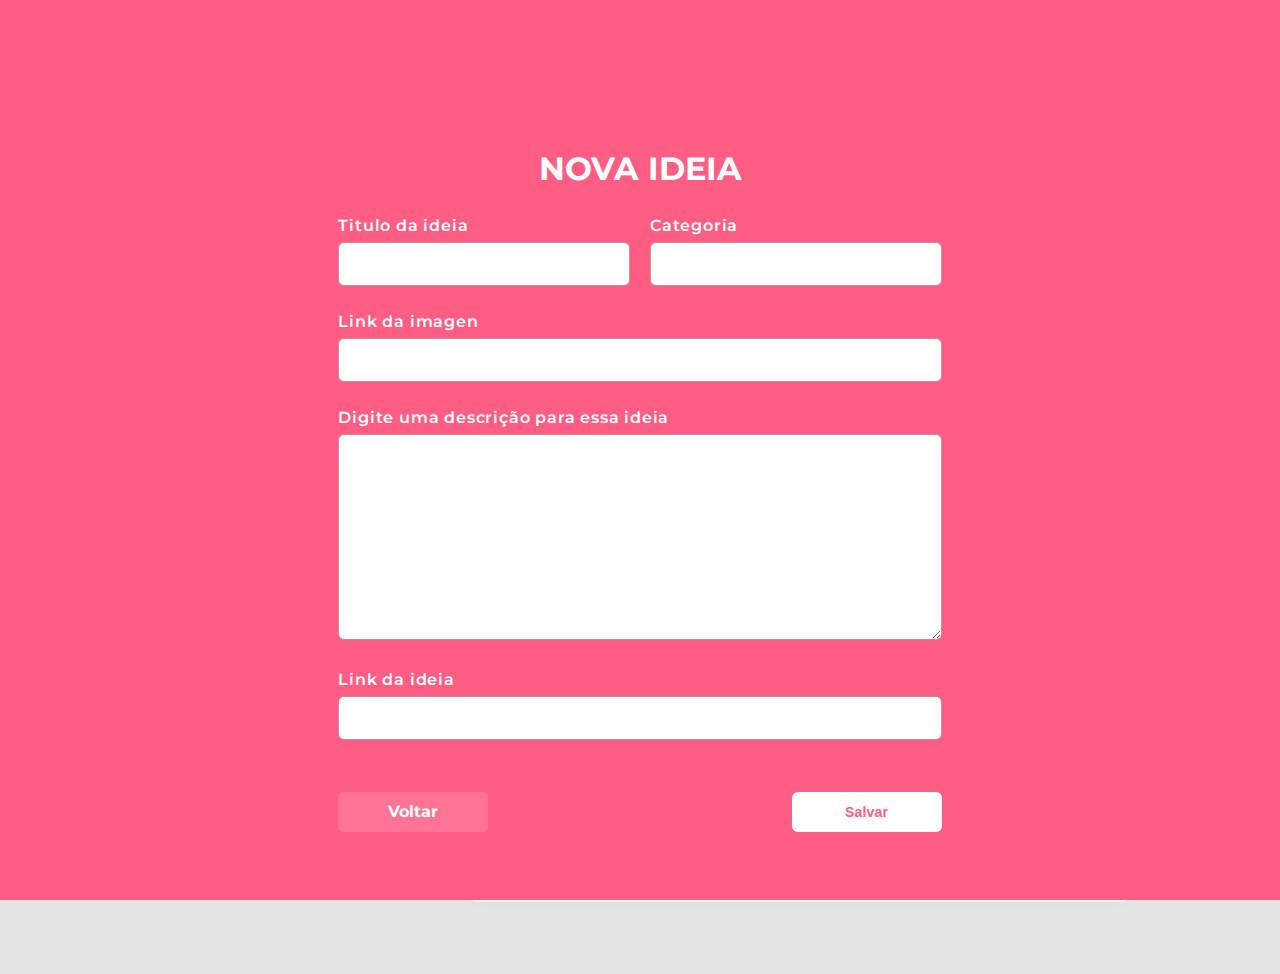
==== index.html @ 1c4c1cf5 "vamos começar o video numero 3 do workshop" ====
<!DOCTYPE html>

<!-- 
    Hypertext
    HiperTextos
    são textos que aceitam links a audiovisual

    Markup 
    Marcação feitas com <tags>

    language
    linguagen
    -->
<html>
    <head>
        <meta charset="UTF-8">
        <!-- responsável por receber configuraçaos da pagina -->
        <title>Casa Criativa</title>
        <link rel="stylesheet" href="style.css">
        <link
            href="https://fonts.googleapis.com/css?family=Montserrat:300,400,600,700,900&display=swap"
            rel="stylesheet">
    </head>

    <body>
        <div id="container"> <!-- escrever div#container e aparece automatico-->
            <section id="intro">


                <header>
                    <img src="logo.png" alt="Imagen da Logomarca">
                </header>
                <main>
                    <p>
                        Ficar em casa em periodos longos, não deve ser nada
                        fácil.
                    </p>
                    <p>
                        Por isso, iremos catalogar ideias, <strong>
                            brincadeiras,
                            jogos,
                            filmes,
                            livros, cursos dicas</strong> e tudo o que for
                        necessário para
                        tornar
                        esse momento mais interesante.
                    </p>
                    <p>
                        Comece clicando em ver ideias para ver as
                        ideias cadastradas e contibua adicionando a sua ideia
                    </p>
                </main>

                <section id="buttons">
                    <button onclick="onOff()">+ Adicionar Ideia</button>
                    <button class="fat">Ver Ideias</button>
                </section>





                <footer>
                    com ❤️ <a href="http://rocketseat.com.br">Rocketseat</a>
                </footer>
            </section>

            <section id="last-ideias">
                <div class="idea"> <!--  escrever div.idea e aparece automatico-->
                    <img
                        src="https://image.flaticon.com/icons/svg/2729/2729007.svg"
                        alt="Imagem de Curso de Programação">
                    <div class="content">
                        <h3>Cursos de Programação</h3>
                        <p>Estudo</p>
                        <div class="description">
                            <!-- escreve  lorem e aparece texto automaticamente-->
                            Lorem ipsum dolor sit, amet consectetur adipisicing
                            elit. Ipsam quidem quam hic saepe temporibus
                            adipisci eligendi vel distinctio voluptatibus, dicta
                            deleniti quae at officiis, nobis, illum porro totam
                            quis esse.
                        </div>
                        <a href="#">Ir para Ideia</a>
                    </div>
                </div>

                <div class="idea">
                    <!--  escrever div.idea e aparece automatico-->
                    <img
                        src="https://image.flaticon.com/icons/svg/2729/2729005.svg"
                        alt="Imagem de Curso de Exercícios">
                    <div class="content">
                        <h3>Exercícios</h3>
                        <p>Saúde</p>
                        <div class="description">
                            <!-- escreve  lorem e aparece texto automaticamente-->
                            Lorem ipsum dolor sit, amet consectetur adipisicing
                            elit. Ipsam quidem quam hic saepe temporibus
                            adipisci
                            eligendi vel distinctio voluptatibus, dicta deleniti
                            quae at officiis, nobis, illum porro totam quis
                            esse.
                        </div>
                        <a href="#">Ir para Ideia</a>
                    </div>
                </div>

                <div class="idea">
                    <!--  escrever div.idea e aparece automatico-->
                    <img
                        src="https://image.flaticon.com/icons/svg/2729/2729027.svg"
                        alt="Imagem de Curso de Meditação">
                    <div class="content">
                        <h3>Meditação</h3>
                        <p>Mentalidade</p>
                        <div class="description">
                            <!-- escreve  lorem e aparece texto automaticamente-->
                            Lorem ipsum dolor sit, amet consectetur adipisicing
                            elit. Ipsam quidem quam hic saepe temporibus
                            adipisci
                            eligendi vel distinctio voluptatibus, dicta deleniti
                            quae at officiis, nobis, illum porro totam quis
                            esse.
                        </div>
                        <a href="#">Ir para Ideia</a>
                    </div>
                </div>

            </section>
        </div>

        <!-- Modal -->

        <div id="modal">
            <div class="content">
                <h1>Nova Ideia</h1>

                <form action="">

                    <div class="input-wrapper">
                        <label for="title">Titulo da ideia</label>
                        <input type="text" name="title">
                    </div>

                    <div class="input-wrapper">
                        <label for="category">Categoria</label>
                        <input type="text" name="category">
                    </div> <!-- escreve div.input-wrapper*4 e aparece 4 vezes-->
                    <div class="input-wrapper">
                        <label for="image">Link da imagen</label>
                        <input type="url" name="image">
                    </div>

                    <div class="input-wrapper">
                        <label for="description">Digite
                            uma descrição para essa
                            ideia</label>
                        <textarea name="description" cols="30" rows="10"></textarea>
                    </div>

                    <div class="input-wrapper">
                        <label for="link">Link da ideia</label>
                        <input type="url" name="link">
                    </div>
                    <a href="#" onclick="onOff()">Voltar</a>
                    <button>Salvar</button>


                </form>

            </div>
        </div>

        <script src="scripts.js"></script>

    </body>

</html><!-- Tag HTML -->
---- style.css ----
/*
    CSS

    Cascading StyleSheet

    BOX tudo é uma box
     que tem conteudo

     Largura
     Espaçamentos
     Bordas
     Preechimentos

     Posicionamentos
    */

body {
  background: #e5e5e5;
  color: #25282b;
  font-family: 'Montserrat', sans-serif;  
  margin: 0;

}

a{
  color: #ff5e84;
  font-weight: bold;
  text-decoration: none;
}

a:hover{
  text-decoration: underline;
}


p,
 .description{
  font-size: 16px;
  line-height: 24px;
  letter-spacing: 0.1px;

}

button {
  color: #ff5e84;
  border: none;
  background: none;

  font-size: 14px;
  font-weight: bold;
  line-height: 18px;
  letter-spacing: 0.2px;

  cursor: pointer;

  outline: none;

}
button:hover{
  text-decoration: underline;
}

#container{
  width: 80%;
  max-width: 980px;
  margin: 40px auto;
  display: flex;
}

#intro{

  width: 300px;
  margin-right: 20px;
}

main{
  margin: 32px 0;
}


#buttons{
  display: flex;
  justify-content: space-evenly;

  margin-bottom: 32px;
}


button.fat {
  color: white;
  background: #ff5e84;

  width: 150px;
  height: 40px;

  border-radius: 6px;
   
  box-shadow: 0px 8px 16px #ff5e8432;  
}

button.fat:hover{
  text-decoration: none;
}

footer{
  text-align: center;
  font-size: 14px;
  font-weight: 400;
  line-height: 18px;
  letter-spacing: 0.2px;
  color: #777;
}

footer a {
  opacity: 0.7;
}


.idea{ 
  display: flex;
  background-color: #fff;
  box-shadow: 0 4px 16px -8px rgba(1, 1, 1, 0.1);  /*  Sombra da caixa branca*/
  border-radius: 8px;

  padding: 32px;

  margin-bottom: 32px;
}

.idea img{
  width: 60px;
  height: 60px;

  margin-right: 32px;
}

.idea h3{
  margin: 0;
}

.idea p{
  margin: 8px 0;
  color: #777;
}

.idea .description{
  margin: 16px 0;
}

/*  Modal  */

#modal {
  background: #ff5e84;
  position: fixed;
  top: 0;
  
  width: 100vw;  /*    view port reziseble muda dependendo do dispositivo o janela */
  height: 100vh; 

  display: flex;
  justify-content: center;
}

#modal .content{
  margin-top: 128px;
  color: white;

}

#modal .content h1{
  text-align: center;
  text-transform: uppercase;
}

#modal form{
  width: 80%;
  max-width: 800px;

  margin: 0 auto;

  display: grid;
  grid-template-columns: 1fr 1fr;
  gap: 20px

}


.content form div:nth-child(3),   /* pseudoelemento para chamar a div 3, 4 e 5  e spandir ou esticar para 2 colunas*/
.content form div:nth-child(4),
.content form div:nth-child(5) {
  grid-column: span 2;
}


form input,
form textarea{
  width: 100%;
  padding: 12px;
  box-sizing: border-box;
  border-radius: 6px;
  border: 1px solid rgba(145, 25, 52, 0.5);
  outline: none;
  font-size: 16px;
}

form label{
  font-weight: 600;
  line-height: 32px;
  letter-spacing: 0.8px;
}

form a{
  width: 150px;
  height: 40px;
  background-color: #ffffff22;
  color: white;
  display: flex;
  align-items: center;
  justify-content: center;
  font-weight: 14px;
  border-radius: 6px;
  align-self: end;
  transition: 400ms;
}

form a:hover{
  background: #fff;
  color: #ff5e84;
  text-decoration: none;
}


form button{
  background: white;
  width: 150px;
  height: 40px;

  border-radius: 6px;

  cursor:pointer;

  margin-top: 32px;
  grid-column: 2;
  justify-self: end;
  transition: 400ms;
}

form button:hover{
  background-color: #0984e3;
  color: white;
  text-decoration: none;

}

#modal.hide{
  opacity: 0;
  visibility: hidden;
}
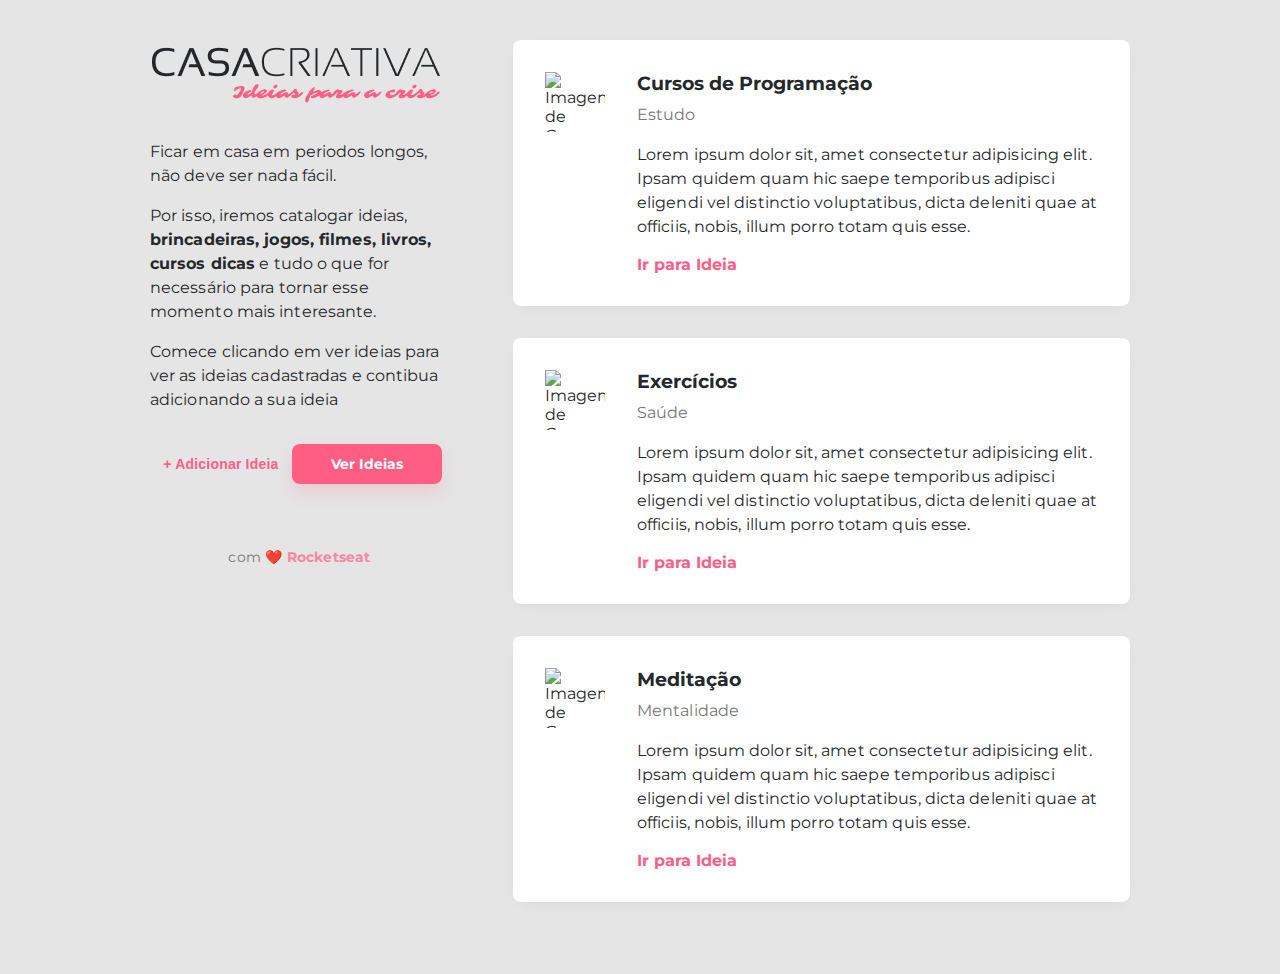
==== commit d5abc419: "adicionamos class="hide" nos dois ficheiros index.html e ideias.html" ====
--- a/index.html
+++ b/index.html
@@ -53,7 +53,7 @@
 
                 <section id="buttons">
                     <button onclick="onOff()">+ Adicionar Ideia</button>
-                    <button class="fat">Ver Ideias</button>
+                    <a href="ideias.html" class="button">Ver Ideias</a>
                 </section>
 
 
@@ -61,7 +61,7 @@
 
 
                 <footer>
-                    com ❤️ <a href="http://rocketseat.com.br">Rocketseat</a>
+                    com ❤️ <a href="http://rocketseat.com.br" target="_blank">Rocketseat</a>
                 </footer>
             </section>
 
@@ -132,7 +132,7 @@
 
         <!-- Modal -->
 
-        <div id="modal">
+        <div id="modal" class="hide">
             <div class="content">
                 <h1>Nova Ideia</h1>
 
--- a/style.css
+++ b/style.css
@@ -12,7 +12,11 @@
      Preechimentos
 
      Posicionamentos
+      
+     Cores, Fontes
     */
+
+    /* Estilos GLOBAL */
 
 body {
   background: #e5e5e5;
@@ -22,6 +26,10 @@
 
 }
 
+body.hideScroll{
+  overflow: hidden;
+}
+
 a{
   color: #ff5e84;
   font-weight: bold;
@@ -33,12 +41,37 @@
 }
 
 
-p,
- .description{
+p, .description{
   font-size: 16px;
   line-height: 24px;
   letter-spacing: 0.1px;
 
+}
+
+.button {
+  color: white;
+  background: #ff5e84;
+
+  width: 150px;
+  height: 40px;
+
+
+  border-radius: 8px;
+   
+   font-size: 14px;
+   font-weight: bold;
+
+
+  display: flex;
+  align-items: center;
+  justify-content: center;
+
+  box-shadow: 0px 8px 16px #ff5e8432;  
+}
+
+.button:hover{
+    background-color: #0984e3;
+  text-decoration: none;
 }
 
 button {
@@ -60,6 +93,8 @@
   text-decoration: underline;
 }
 
+
+/* Estilos padrão */
 #container{
   width: 80%;
   max-width: 980px;
@@ -70,7 +105,7 @@
 #intro{
 
   width: 300px;
-  margin-right: 20px;
+  margin-right: 64px;
 }
 
 main{
@@ -86,21 +121,8 @@
 }
 
 
-button.fat {
-  color: white;
-  background: #ff5e84;
-
-  width: 150px;
-  height: 40px;
-
-  border-radius: 6px;
-   
-  box-shadow: 0px 8px 16px #ff5e8432;  
-}
-
-button.fat:hover{
-  text-decoration: none;
-}
+
+
 
 footer{
   text-align: center;
@@ -153,16 +175,24 @@
   background: #ff5e84;
   position: fixed;
   top: 0;
-  
-  width: 100vw;  /*    view port reziseble muda dependendo do dispositivo o janela */
-  height: 100vh; 
+  bottom: 0;
+  right: 0;
+  left: 0;
+   /*  width: 100vw;   view port reziseble muda dependendo do dispositivo o janela 
+      height: 100vh; */
 
   display: flex;
   justify-content: center;
+
+  transition: 400ms;
+}
+
+#modal.addScroll{
+  overflow: auto;
 }
 
 #modal .content{
-  margin-top: 128px;
+  margin-top: 15%;
   color: white;
 
 }
@@ -176,7 +206,7 @@
   width: 80%;
   max-width: 800px;
 
-  margin: 0 auto;
+  margin: 0 auto 15%;
 
   display: grid;
   grid-template-columns: 1fr 1fr;
@@ -255,4 +285,73 @@
 #modal.hide{
   opacity: 0;
   visibility: hidden;
+}
+
+/*   IDEIA.HTML */
+
+#page-ideas #container{
+  display: block;
+}
+
+#page-ideas header {
+  display: flex;
+  justify-content: space-between;
+}
+
+#page-ideas nav{
+  display: flex;
+  align-items: center;
+}
+
+#page-ideas nav li{
+  list-style-type: none;
+  margin-right: 16px;
+}
+
+#page-ideas nav li a{
+  color: #25282b;
+}
+
+#page-ideas nav li a{
+  color:#25282b;
+} 
+
+#page-ideas nav li a:hover{
+  text-decoration: none;
+}
+
+#page-ideas nav li:last-child{
+  margin: 0;
+
+}
+
+section#title{
+  text-align: center;
+
+}
+
+section#title p{
+  opacity: 0.7;
+}
+
+section#title h1{
+  margin: 0;
+  font-size: 28px;
+}
+
+section#ideas{
+  display: grid;
+  grid-template-columns: 1fr 1fr;
+
+  gap: 20px;
+}
+
+section#ideas .idea{
+  margin: 0;
+}
+
+section#title,
+section#ideas,
+footer {
+  margin-top: 64px;
 }